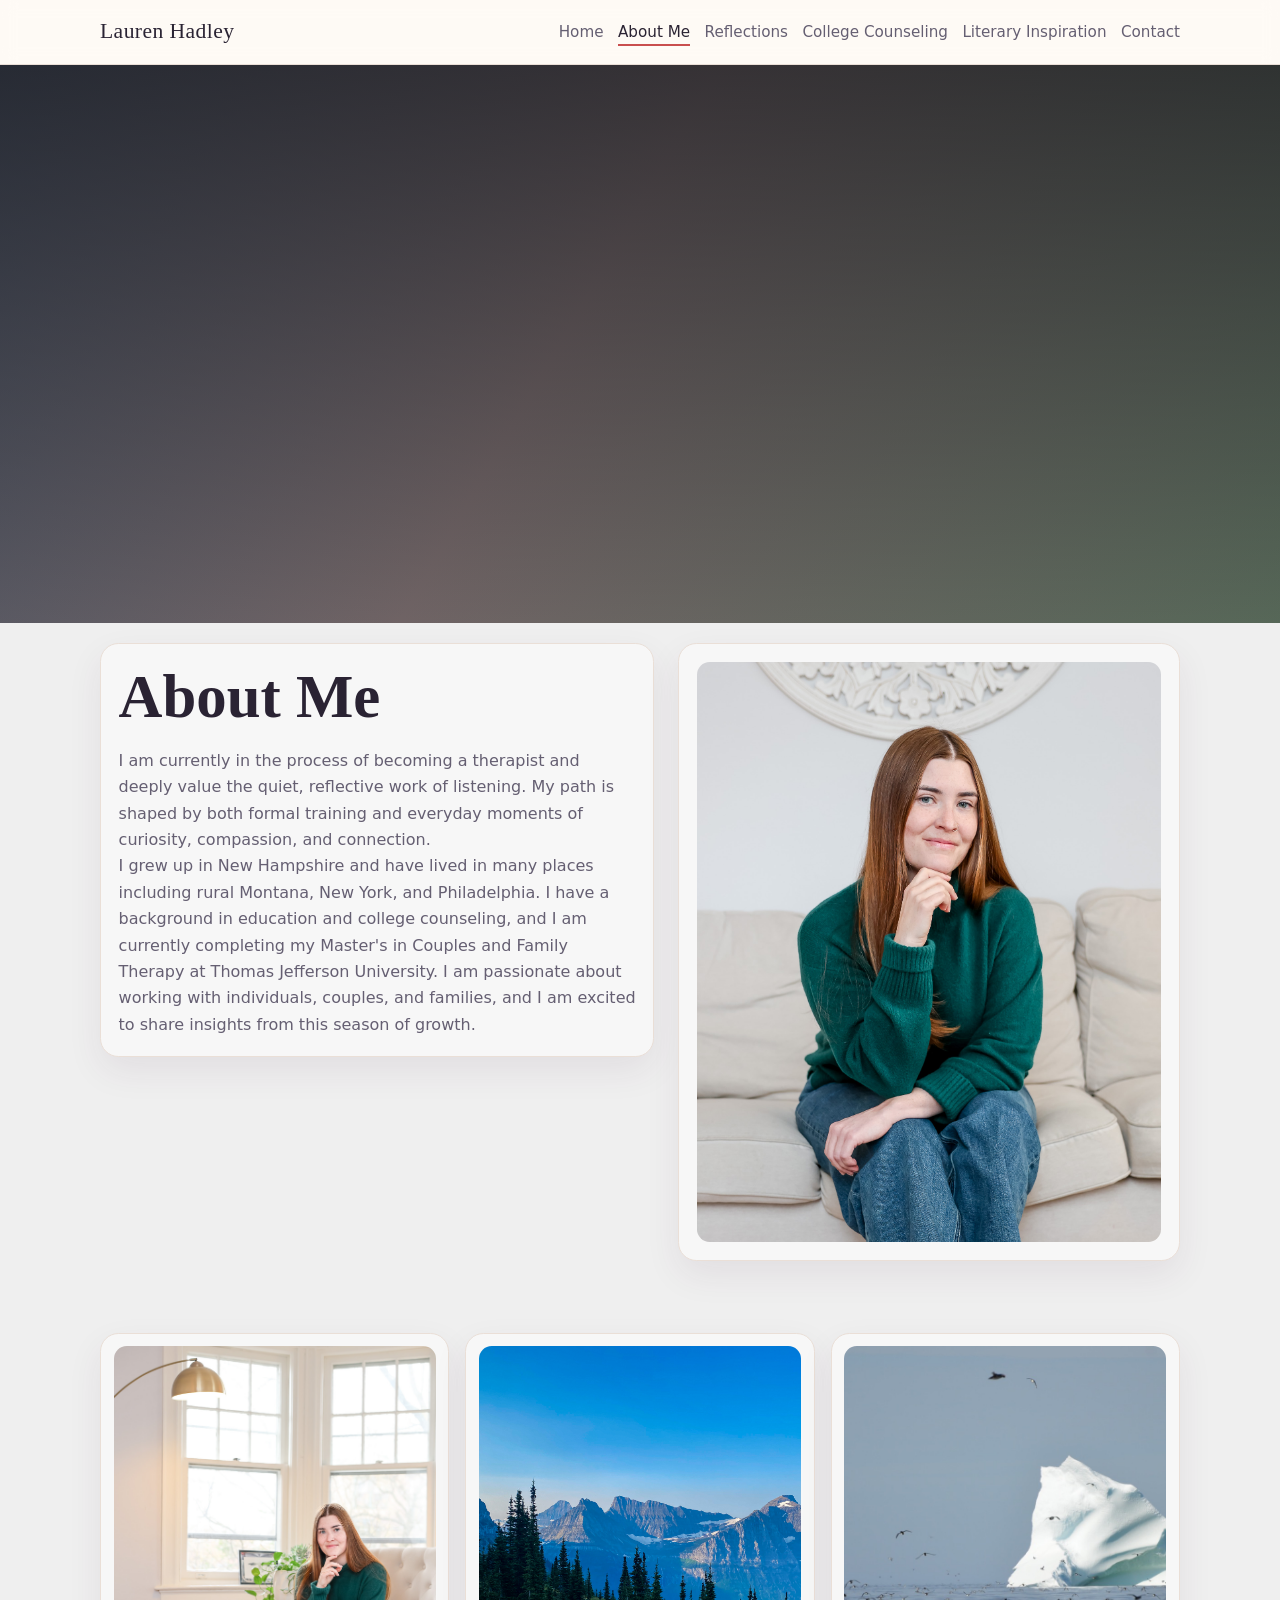
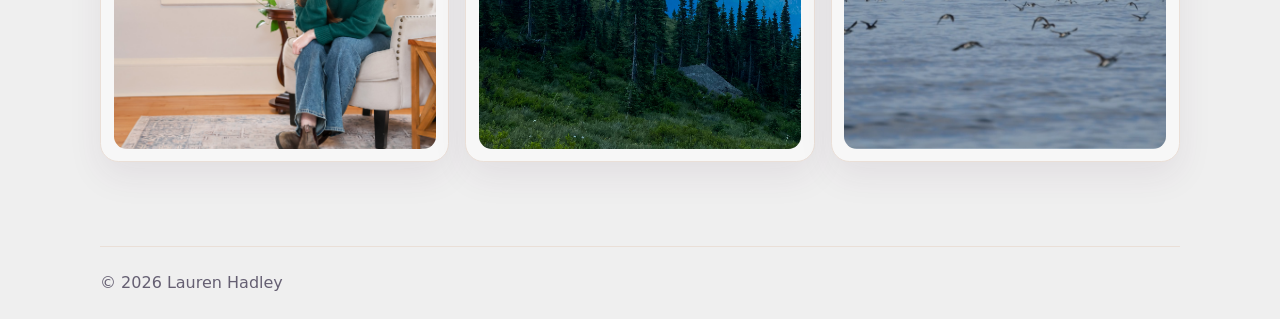
==== about.html @ 6131b62c "More About details" ====
<!DOCTYPE html>
<html lang="en">
  <head>
    <meta charset="UTF-8" />
    <meta name="viewport" content="width=device-width, initial-scale=1.0" />
    <title>About Me — Lauren Hadley</title>
    <link rel="stylesheet" href="styles.css" />
  </head>
  <body class="author-layout">
    <header>
      <nav class="container nav">
        <a class="brand" href="index.html">Lauren Hadley</a>
        <ul class="nav-links">
          <li><a data-page href="index.html">Home</a></li>
          <li><a data-page href="about.html">About Me</a></li>
          <li><a data-page href="blog.html">Reflections</a></li>
          <li><a data-page href="projects.html">College Counseling</a></li>
          <li><a data-page href="inspiration.html">Literary Inspiration</a></li>
          <li><a data-page href="contact.html">Contact</a></li>
        </ul>
      </nav>
    </header>

    <main>
      <section class="author-hero">
      </section>

      <section class="container author-bio section">
        <article class="bio-copy card">
          <h1>About Me</h1>
          <p>
            I am currently in the process of becoming a therapist and deeply value the quiet,
            reflective work of listening. My path is shaped by both formal training and everyday
            moments of curiosity, compassion, and connection.
          </p>
          <p>
            I grew up in New Hampshire and have lived in many places including rural Montana, New York, and Philadelphia. I have a background in education and college counseling, and I am currently completing my Master's in Couples and Family Therapy at Thomas Jefferson University. I am passionate about working with individuals, couples, and families, and I am excited to share insights from this season of growth.
          </p>
        </article>

        <aside class="bio-photo card">
          <img
            class="portrait-photo"
            src="assets/images/lauren-portrait.jpg"
            alt="Portrait of Lauren Hadley in a green sweater"
          />
        </aside>
      </section>

      <section class="container photo-grid section">
        <div class="grid">
          <article class="card photo-card">
            <img
              class="small-photo"
              src="assets/images/lauren-lamp.jpg"
              alt="Lauren Hadley sitting in front of a softly lit lamp"
            />
          </article>
          <article class="card photo-card">
            <img
              class="small-photo"
              src="assets/images/mountain-landscape.jpg"
              alt="Blue mountain skyline with evergreen trees"
            />
          </article>
          <article class="card photo-card">
            <img
              class="small-photo"
              src="assets/images/iceberg-birds.jpg"
              alt="Iceberg surrounded by birds on open water"
            />
          </article>
        </div>
      </section>
    </main>

    <footer class="container footer">© <span id="year"></span> Lauren Hadley</footer>
    <script src="script.js"></script>
  </body>
</html>
---- styles.css ----
/* Blue button for Therapy and College Counseling */
.blue-button {
  background: var(--accent);
  color: #fff;
  border-color: var(--accent);
}

.blue-button:hover,
.blue-button:focus {
  background: #4a3970;
  border-color: #4a3970;
  color: #fff;
}
/* Hero Flex Layout for Home Page */
.hero-flex {
  display: flex;
  flex-direction: row;
  align-items: center;
  justify-content: space-between;
  gap: 3rem;
  padding: 3rem 0 2rem;
}

.hero-text {
  flex: 1 1 0;
  max-width: 520px;
}

.hero-image {
  flex: 1 1 0;
  display: flex;
  justify-content: flex-end;
}

.hero-photo {
  width: 350px;
  max-width: 100%;
  height: auto;
  border-radius: 0.65rem;
  box-shadow: 0 18px 40px rgba(0, 0, 0, 0.25);
}

@media (max-width: 900px) {
  .hero-flex {
    flex-direction: column;
    gap: 2rem;
    padding: 2rem 0 1rem;
  }
  .hero-image {
    justify-content: center;
    width: 100%;
  }
  .hero-photo {
    width: 100%;
    max-width: 350px;
  }
}
@import url('https://fonts.googleapis.com/css2?family=Fraunces:opsz,wght@9..144,300;9..144,500;9..144,700&family=Inter:wght@400;500;600&display=swap');

:root {
  --bg: #fefaf6;
  --surface: #fffdfb;
  --text: #2a2333;
  --muted: #655f72;
  --primary: #c94f4f;
  --primary-soft: #f7d9d0;
  --border: #eadfd7;
  --accent: #5e4b8b;
  --max-width: 1080px;
  --shadow: 0 14px 35px rgba(82, 42, 72, 0.08);
}

* {
  box-sizing: border-box;
}

body {
  margin: 0;
  font-family: Inter, system-ui, -apple-system, Segoe UI, Roboto, sans-serif;
  line-height: 1.65;
  color: var(--text);
  background: linear-gradient(180deg, #fff8f3 0%, #fefaf6 45%, #f8f4ff 100%);
}

.container {
  width: min(100% - 2rem, var(--max-width));
  margin-inline: auto;
}

header {
  position: sticky;
  top: 0;
  z-index: 10;
  background: rgba(255, 251, 246, 0.94);
  border-bottom: 1px solid var(--border);
  backdrop-filter: blur(8px);
}

.nav {
  display: flex;
  justify-content: space-between;
  align-items: center;
  gap: 1rem;
  padding: 0.9rem 0;
}

.brand {
  text-decoration: none;
  color: var(--text);
  font-family: Fraunces, serif;
  font-size: 1.35rem;
  letter-spacing: 0.02em;
}

.nav-links {
  list-style: none;
  display: flex;
  flex-wrap: wrap;
  gap: 0.9rem;
  margin: 0;
  padding: 0;
}

.nav-links a {
  color: var(--muted);
  text-decoration: none;
  font-size: 0.95rem;
  font-weight: 500;
  padding-bottom: 0.2rem;
  border-bottom: 2px solid transparent;
}

.nav-links a:hover,
.nav-links a.active {
  color: var(--text);
  border-color: var(--primary);
}

.hero {
  padding: 5rem 0 3rem;
  display: grid;
  grid-template-columns: 1.15fr 0.85fr;
  gap: 1.5rem;
  align-items: start;
}

.hero-card,
.card {
  background: var(--surface);
  border: 1px solid var(--border);
  border-radius: 1.15rem;
  box-shadow: var(--shadow);
}

.hero-copy {
  padding: 0.4rem 0;
}

h1,
h2,
h3 {
  font-family: Fraunces, serif;
  line-height: 1.15;
  margin-top: 0;
}

h1 {
  font-size: clamp(2.1rem, 5vw, 3.8rem);
  margin-bottom: 1rem;
}

h2 {
  font-size: clamp(1.55rem, 3vw, 2.3rem);
}

p {
  margin-top: 0;
  color: var(--muted);
}

.badge {
  display: inline-block;
  margin-bottom: 1rem;
  padding: 0.3rem 0.7rem;
  border-radius: 999px;
  border: 1px solid #e5b6a6;
  background: var(--primary-soft);
  color: #8a3d36;
  font-size: 0.8rem;
  letter-spacing: 0.02em;
  text-transform: uppercase;
}

.button-row {
  display: flex;
  flex-wrap: wrap;
  gap: 0.8rem;
}

.button {
  text-decoration: none;
  padding: 0.7rem 1rem;
  border-radius: 0.65rem;
  border: 1px solid var(--border);
  color: var(--text);
  font-weight: 600;
  background: #fff;
}

.button.primary {
  border-color: transparent;
  background: var(--primary);
  color: #fff;
}

.hero-card {
  padding: 1.2rem;
}

.hero-card h2 {
  font-size: 1.25rem;
  margin-bottom: 0.8rem;
}

.disclaimer {
  border-left: 3px solid var(--accent);
  background: #f5f0ff;
  border-radius: 0 0.7rem 0.7rem 0;
  padding: 0.9rem 1rem;
  color: #4f3f70;
  font-size: 0.95rem;
}

.section {
  padding: 1.25rem 0 3.25rem;
}

.grid {
  display: grid;
  gap: 1rem;
  grid-template-columns: repeat(auto-fit, minmax(210px, 1fr));
}

.card {
  padding: 1.1rem;
}

.card p {
  margin-bottom: 0;
}

.placeholder {
  color: #746d86;
  font-style: italic;
}

.footer {
  margin-top: 2rem;
  border-top: 1px solid var(--border);
  padding: 1.4rem 0;
  color: var(--muted);
}

.page-hero {
  padding-top: 3.2rem;
}

.list {
  margin: 0;
  padding-left: 1.2rem;
  color: var(--muted);
}

.list li + li {
  margin-top: 0.55rem;
}

@media (max-width: 860px) {
  .hero {
    grid-template-columns: 1fr;
    padding-top: 3rem;
  }

  .nav {
    flex-direction: column;
    align-items: flex-start;
  }
}

.author-layout {
  background: #efefef;
}

.author-hero {
  position: relative;
  min-height: 62vh;
  display: flex;
  align-items: flex-end;
  justify-content: center;
  padding: 2rem;
  background: linear-gradient(180deg, rgba(16, 17, 22, 0.7), rgba(16, 17, 22, 0.25)),
    linear-gradient(120deg, #5d677a, #8f7f7f 45%, #6e846e);
}

.author-signature {
  position: absolute;
  top: 1.3rem;
  left: 1.8rem;
  font-family: 'Brush Script MT', 'Segoe Script', 'Lucida Handwriting', cursive;
  font-size: clamp(2rem, 4vw, 3.3rem);
  color: #fff;
  letter-spacing: 0.03em;
  text-shadow: 0 4px 12px rgba(0, 0, 0, 0.45);
}

.hero-photo-placeholder {
  width: min(100%, 1200px);
  min-height: 130px;
  border: 2px dashed rgba(255, 255, 255, 0.65);
  border-radius: 0.5rem;
  color: rgba(255, 255, 255, 0.95);
  display: grid;
  place-items: center;
  font-size: 1.05rem;
  letter-spacing: 0.02em;
  background: rgba(255, 255, 255, 0.08);
}

.author-bio {
  display: grid;
  grid-template-columns: 1.05fr 0.95fr;
  gap: 1.5rem;
  align-items: start;
}

.bio-copy,
.bio-photo,
.photo-card {
  background: #f7f7f7;
}

.portrait-placeholder,
.small-photo-placeholder {
  width: 100%;
  border: 2px dashed #9ca0aa;
  border-radius: 0.8rem;
  display: grid;
  place-items: center;
  color: #616877;
  font-style: italic;
}

.portrait-placeholder {
  min-height: 430px;
}

.photo-card {
  padding: 0.8rem;
}

.small-photo-placeholder {
  min-height: 210px;
}

@media (max-width: 860px) {
  .author-bio {
    grid-template-columns: 1fr;
  }

  .author-signature {
    left: 1rem;
    top: 1rem;
  }
}

.hero-photo {
  width: min(100%, 880px);
  max-height: 78vh;
  object-fit: cover;
  border-radius: 0.65rem;
  box-shadow: 0 18px 40px rgba(0, 0, 0, 0.35);
}

.portrait-photo,
.small-photo,
.gallery-item img {
  width: 100%;
  display: block;
  object-fit: cover;
  border-radius: 0.8rem;
}

.portrait-photo {
  max-height: 580px;
}

.small-photo {
  min-height: 210px;
  aspect-ratio: 4 / 5;
}

.inspiration-gallery {
  padding-top: 1.5rem;
}

.gallery-grid {
  display: grid;
  gap: 1rem;
  grid-template-columns: repeat(auto-fit, minmax(230px, 1fr));
}

.gallery-item {
  padding: 0.65rem;
}

.gallery-item img {
  aspect-ratio: 4 / 3;
}
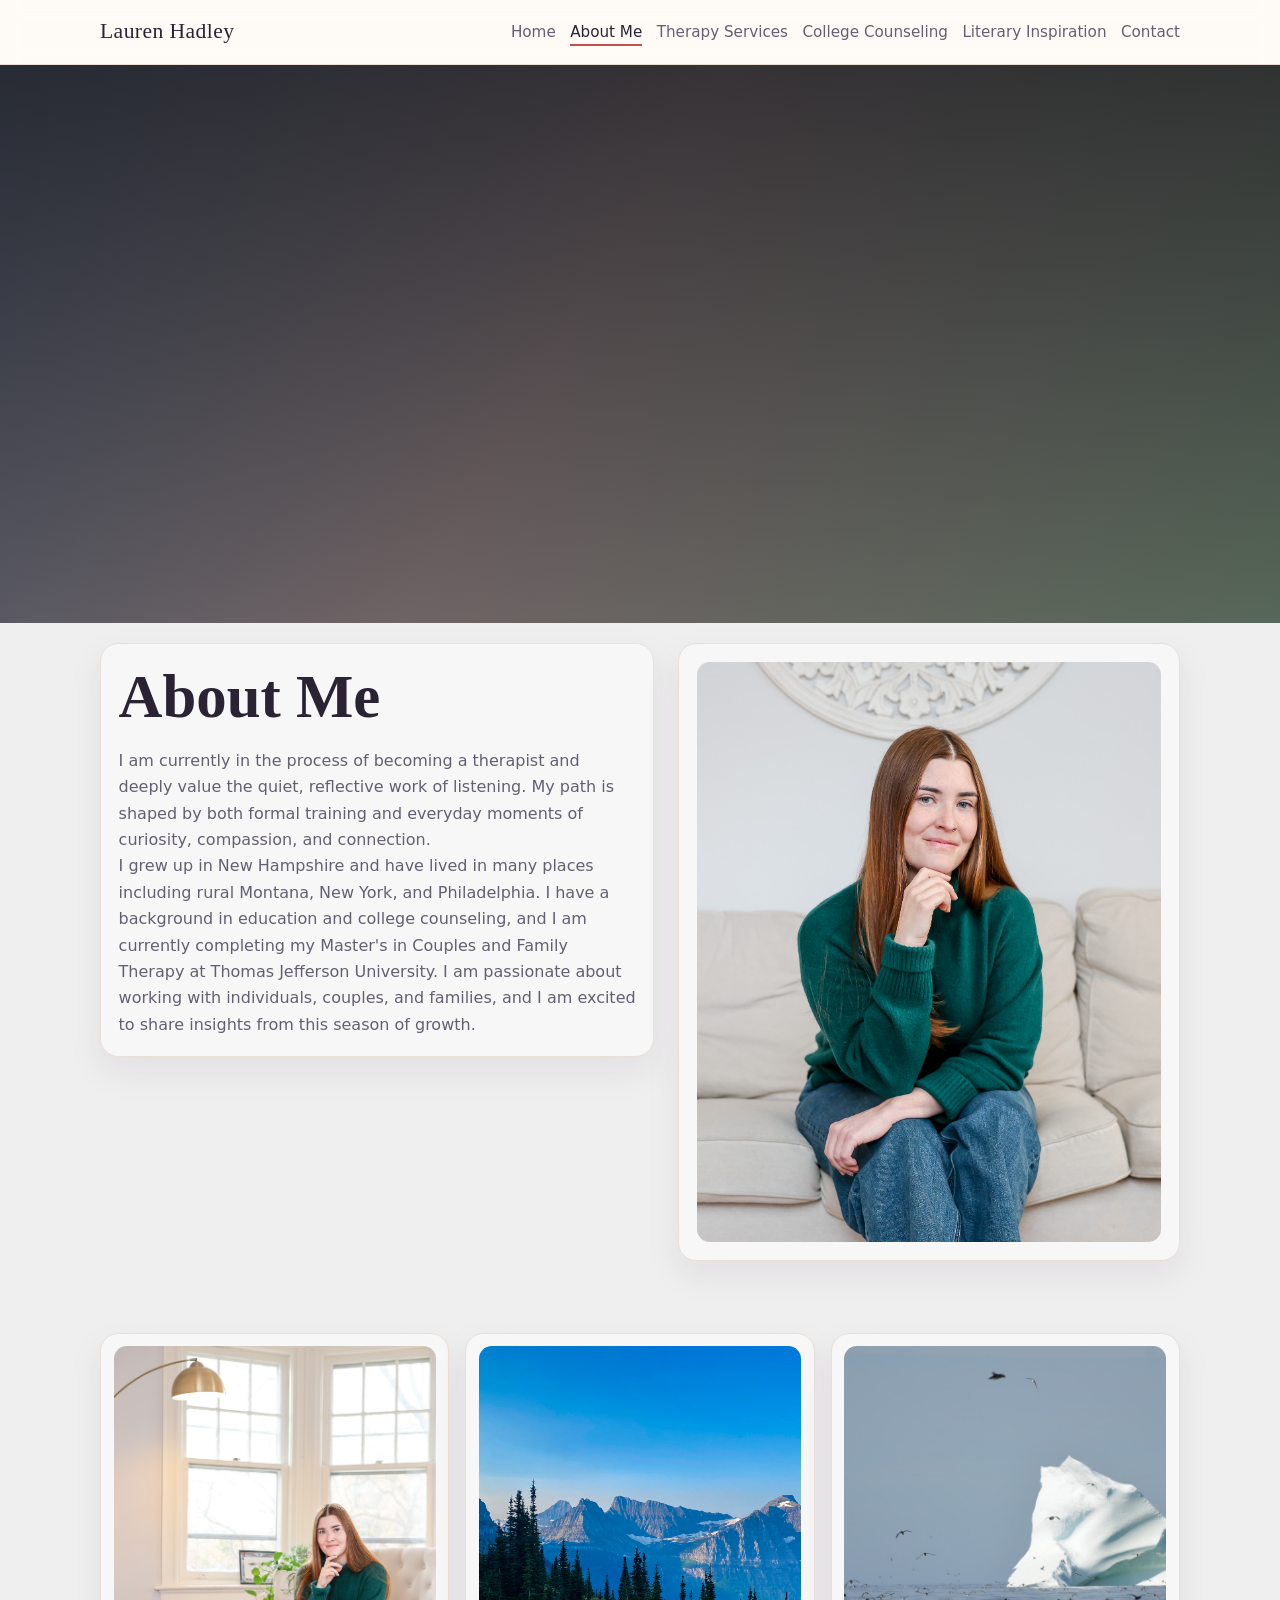
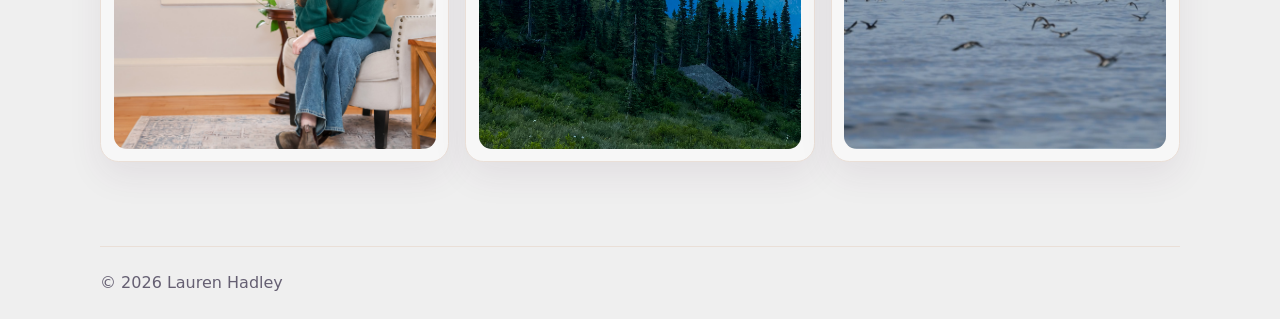
==== commit 1dd0cbd8: "Fixing page name and photo size" ====
--- a/about.html
+++ b/about.html
@@ -13,7 +13,7 @@
         <ul class="nav-links">
           <li><a data-page href="index.html">Home</a></li>
           <li><a data-page href="about.html">About Me</a></li>
-          <li><a data-page href="blog.html">Reflections</a></li>
+          <li><a data-page href="blog.html">Therapy Services</a></li>
           <li><a data-page href="projects.html">College Counseling</a></li>
           <li><a data-page href="inspiration.html">Literary Inspiration</a></li>
           <li><a data-page href="contact.html">Contact</a></li>
--- a/styles.css
+++ b/styles.css
@@ -1,3 +1,96 @@
+/* Therapy Cards Flex Layout for Therapy Page */
+.therapy-cards-flex {
+  display: flex;
+  flex-direction: row;
+  align-items: stretch;
+  gap: 3rem;
+  margin: 3rem 0 2rem;
+}
+
+.therapy-image-tall {
+  flex: 1 1 0;
+  display: flex;
+  justify-content: flex-start;
+  align-items: stretch;
+}
+
+.therapy-photo-tall {
+  width: 320px;
+  max-width: 100%;
+  height: 100%;
+  object-fit: cover;
+  border-radius: 0.65rem;
+  box-shadow: 0 18px 40px rgba(0, 0, 0, 0.18);
+}
+
+.therapy-cards-column {
+  flex: 2 1 0;
+  display: flex;
+  flex-direction: column;
+  gap: 2rem;
+}
+
+@media (max-width: 900px) {
+  .therapy-cards-flex {
+    flex-direction: column;
+    gap: 2rem;
+    margin: 2rem 0 1rem;
+  }
+  .therapy-image-tall {
+    justify-content: center;
+    width: 100%;
+    align-items: center;
+  }
+  .therapy-photo-tall {
+    width: 100%;
+    max-width: 320px;
+    height: auto;
+  }
+}
+/* Therapy Flex Layout for Therapy Page */
+.therapy-flex {
+  display: flex;
+  flex-direction: row;
+  align-items: center;
+  justify-content: space-between;
+  gap: 3rem;
+  margin: 3rem 0 2rem;
+}
+
+.therapy-image {
+  flex: 1 1 0;
+  display: flex;
+  justify-content: flex-start;
+}
+
+.therapy-photo {
+  width: 320px;
+  max-width: 100%;
+  height: auto;
+  border-radius: 0.65rem;
+  box-shadow: 0 18px 40px rgba(0, 0, 0, 0.18);
+}
+
+.therapy-text {
+  flex: 1 1 0;
+  max-width: 520px;
+}
+
+@media (max-width: 900px) {
+  .therapy-flex {
+    flex-direction: column;
+    gap: 2rem;
+    margin: 2rem 0 1rem;
+  }
+  .therapy-image {
+    justify-content: center;
+    width: 100%;
+  }
+  .therapy-photo {
+    width: 100%;
+    max-width: 320px;
+  }
+}
 /* Blue button for Therapy and College Counseling */
 .blue-button {
   background: var(--accent);
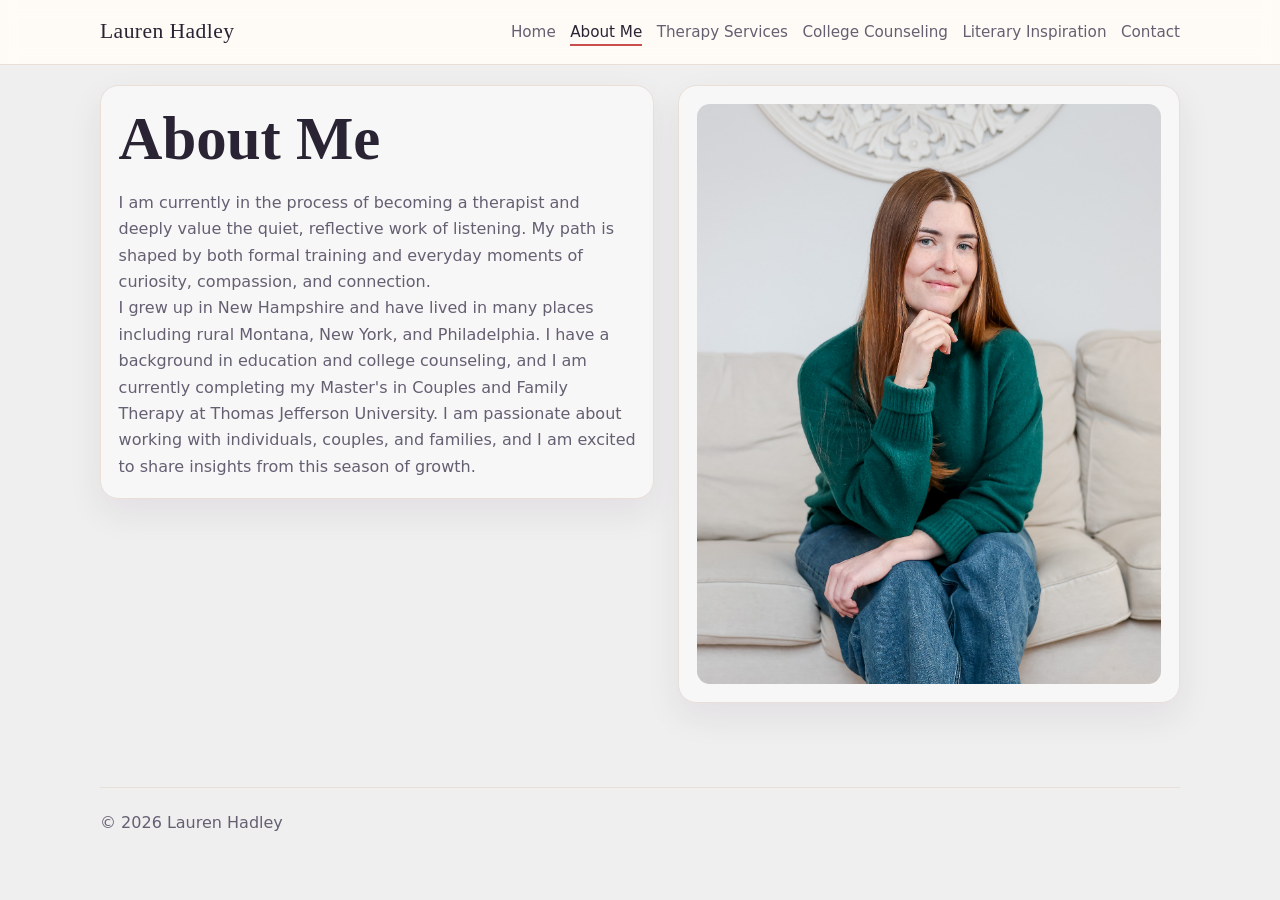
==== commit 97473664: "Adding more college stuff" ====
--- a/about.html
+++ b/about.html
@@ -22,9 +22,6 @@
     </header>
 
     <main>
-      <section class="author-hero">
-      </section>
-
       <section class="container author-bio section">
         <article class="bio-copy card">
           <h1>About Me</h1>
@@ -47,31 +44,7 @@
         </aside>
       </section>
 
-      <section class="container photo-grid section">
-        <div class="grid">
-          <article class="card photo-card">
-            <img
-              class="small-photo"
-              src="assets/images/lauren-lamp.jpg"
-              alt="Lauren Hadley sitting in front of a softly lit lamp"
-            />
-          </article>
-          <article class="card photo-card">
-            <img
-              class="small-photo"
-              src="assets/images/mountain-landscape.jpg"
-              alt="Blue mountain skyline with evergreen trees"
-            />
-          </article>
-          <article class="card photo-card">
-            <img
-              class="small-photo"
-              src="assets/images/iceberg-birds.jpg"
-              alt="Iceberg surrounded by birds on open water"
-            />
-          </article>
-        </div>
-      </section>
+      <!-- Removed lauren-lamp, mountain-landscape, and iceberg-birds images as requested -->
     </main>
 
     <footer class="container footer">© <span id="year"></span> Lauren Hadley</footer>
--- a/styles.css
+++ b/styles.css
@@ -1,3 +1,33 @@
+.therapy-cards-column {
+  flex: 2 1 0;
+  display: flex;
+  flex-direction: column;
+  gap: 2rem;
+  align-items: flex-end;
+}
+
+.therapy-card {
+  width: 100%;
+  min-width: 350px;
+  max-width: 520px;
+  box-sizing: border-box;
+}
+
+.therapy-image-tall {
+  flex: 1.5 1 0;
+  display: flex;
+  justify-content: flex-start;
+  align-items: stretch;
+}
+
+.therapy-photo-tall {
+  width: 600px;
+  max-width: 100%;
+  height: 100%;
+  object-fit: cover;
+  border-radius: 0.65rem;
+  box-shadow: 0 18px 40px rgba(0, 0, 0, 0.18);
+}
 /* Therapy Cards Flex Layout for Therapy Page */
 .therapy-cards-flex {
   display: flex;
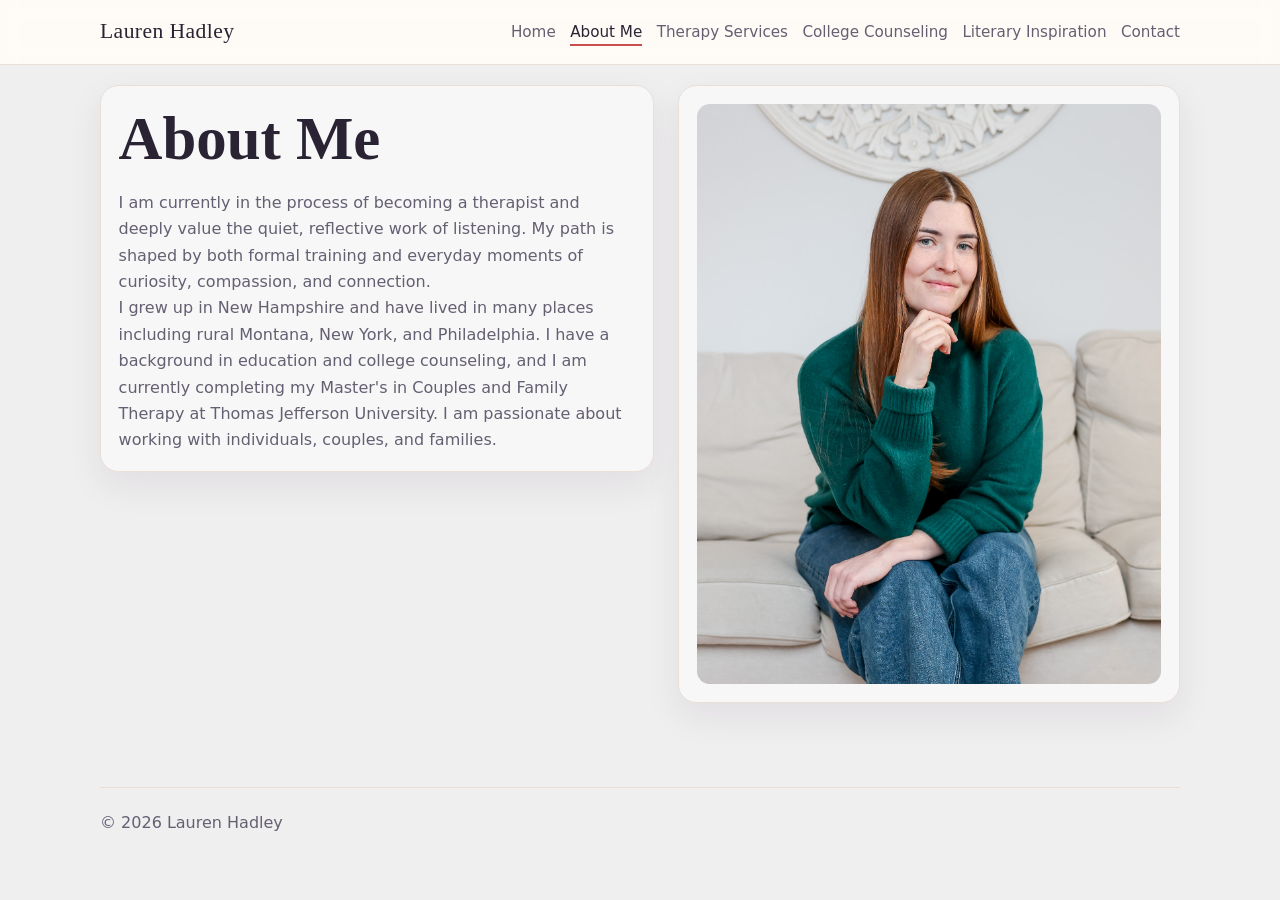
==== commit 8f2d7fa8: "Adding books" ====
--- a/about.html
+++ b/about.html
@@ -30,8 +30,9 @@
             reflective work of listening. My path is shaped by both formal training and everyday
             moments of curiosity, compassion, and connection.
           </p>
+
           <p>
-            I grew up in New Hampshire and have lived in many places including rural Montana, New York, and Philadelphia. I have a background in education and college counseling, and I am currently completing my Master's in Couples and Family Therapy at Thomas Jefferson University. I am passionate about working with individuals, couples, and families, and I am excited to share insights from this season of growth.
+            I grew up in New Hampshire and have lived in many places including rural Montana, New York, and Philadelphia. I have a background in education and college counseling, and I am currently completing my Master's in Couples and Family Therapy at Thomas Jefferson University. I am passionate about working with individuals, couples, and families.
           </p>
         </article>
 
--- a/styles.css
+++ b/styles.css
@@ -1,3 +1,25 @@
+/* Contact page flex layout */
+.contact-flex {
+  display: flex;
+  flex-direction: row;
+  gap: 2.5rem;
+  margin: 2.5rem 0 2rem;
+  justify-content: space-between;
+}
+
+.contact-card {
+  flex: 1 1 0;
+  min-width: 280px;
+  max-width: 420px;
+  box-sizing: border-box;
+}
+
+@media (max-width: 900px) {
+  .contact-flex {
+    flex-direction: column;
+    gap: 2rem;
+  }
+}
 .therapy-cards-column {
   flex: 2 1 0;
   display: flex;
@@ -15,6 +37,30 @@
 
 .therapy-image-tall {
   flex: 1.5 1 0;
+  display: flex;
+  justify-content: flex-start;
+  align-items: stretch;
+}
+
+.therapy-photo-tall {
+  width: 1200px;
+  max-width: 100%;
+  height: 100%;
+  object-fit: cover;
+  border-radius: 0.65rem;
+  box-shadow: 0 18px 40px rgba(0, 0, 0, 0.18);
+}
+/* Therapy Cards Flex Layout for Therapy Page */
+.therapy-cards-flex {
+  display: flex;
+  flex-direction: row;
+  align-items: stretch;
+  gap: 3rem;
+  margin: 3rem 0 2rem;
+}
+
+.therapy-image-tall {
+  flex: 1 1 0;
   display: flex;
   justify-content: flex-start;
   align-items: stretch;
@@ -28,30 +74,6 @@
   border-radius: 0.65rem;
   box-shadow: 0 18px 40px rgba(0, 0, 0, 0.18);
 }
-/* Therapy Cards Flex Layout for Therapy Page */
-.therapy-cards-flex {
-  display: flex;
-  flex-direction: row;
-  align-items: stretch;
-  gap: 3rem;
-  margin: 3rem 0 2rem;
-}
-
-.therapy-image-tall {
-  flex: 1 1 0;
-  display: flex;
-  justify-content: flex-start;
-  align-items: stretch;
-}
-
-.therapy-photo-tall {
-  width: 320px;
-  max-width: 100%;
-  height: 100%;
-  object-fit: cover;
-  border-radius: 0.65rem;
-  box-shadow: 0 18px 40px rgba(0, 0, 0, 0.18);
-}
 
 .therapy-cards-column {
   flex: 2 1 0;
@@ -73,7 +95,7 @@
   }
   .therapy-photo-tall {
     width: 100%;
-    max-width: 320px;
+    max-width: 600px;
     height: auto;
   }
 }
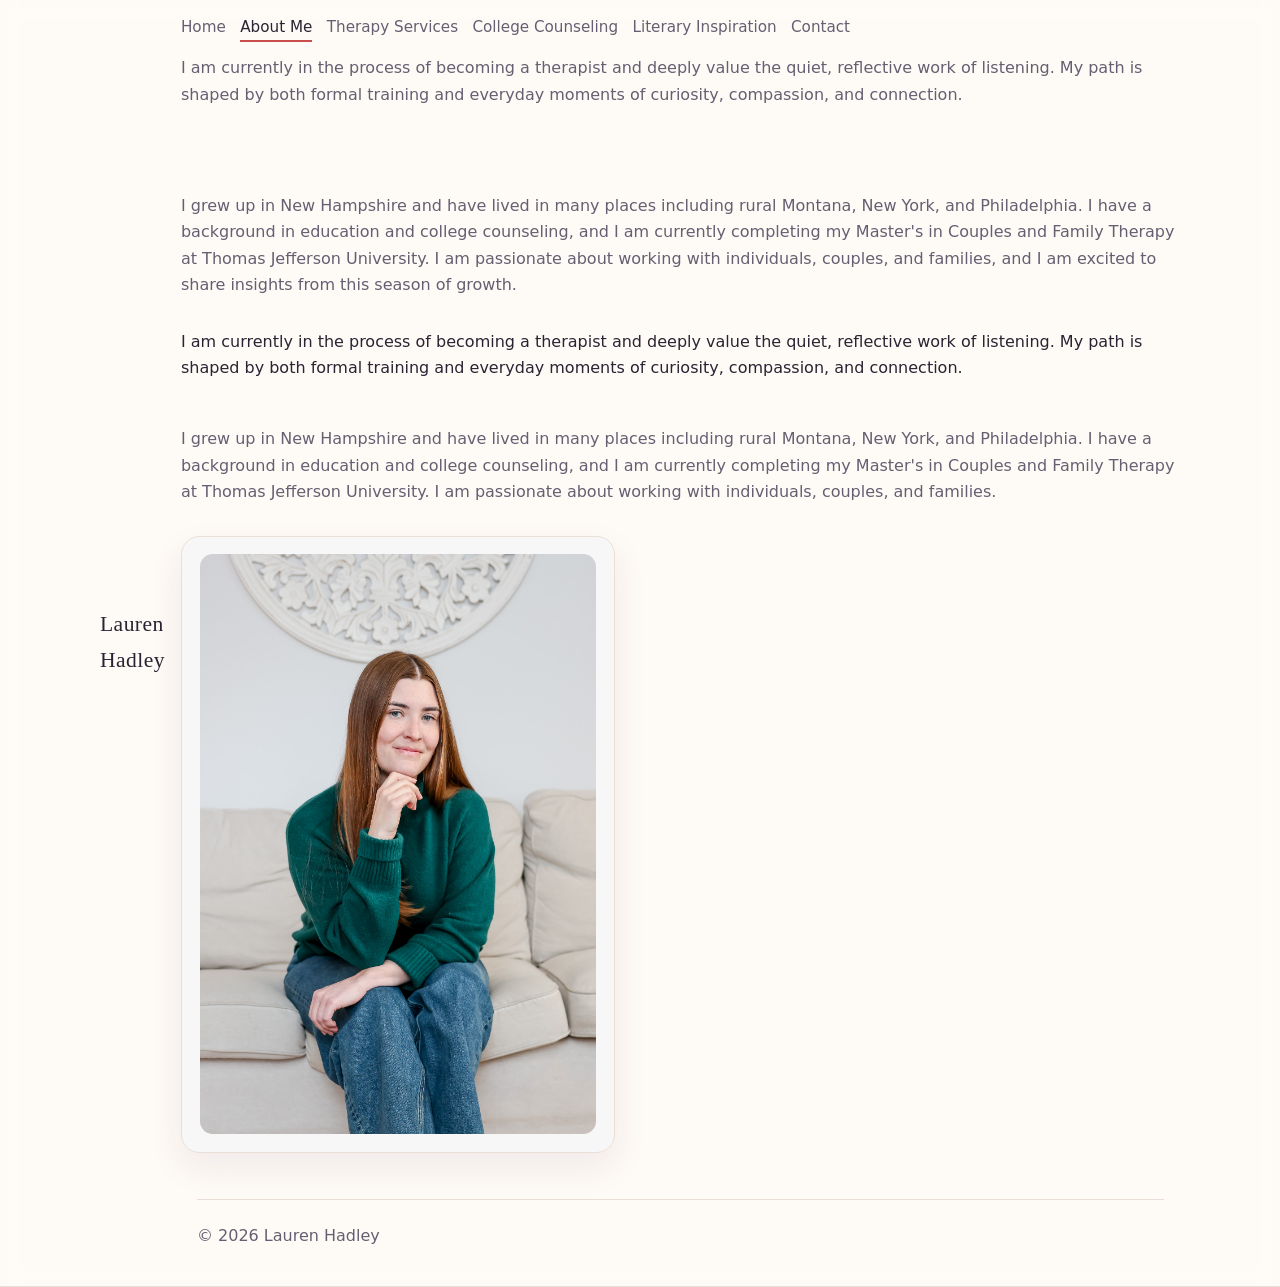
==== commit 51ccaab6: "More fixes" ====
--- a/about.html
+++ b/about.html
@@ -17,18 +17,21 @@
           <li><a data-page href="projects.html">College Counseling</a></li>
           <li><a data-page href="inspiration.html">Literary Inspiration</a></li>
           <li><a data-page href="contact.html">Contact</a></li>
-        </ul>
-      </nav>
-    </header>
-
-    <main>
-      <section class="container author-bio section">
-        <article class="bio-copy card">
-          <h1>About Me</h1>
           <p>
             I am currently in the process of becoming a therapist and deeply value the quiet,
             reflective work of listening. My path is shaped by both formal training and everyday
             moments of curiosity, compassion, and connection.
+          </p>
+
+          <div style="height:2.5rem;"></div>
+
+          <p>
+            I grew up in New Hampshire and have lived in many places including rural Montana, New York, and Philadelphia. I have a background in education and college counseling, and I am currently completing my Master's in Couples and Family Therapy at Thomas Jefferson University. I am passionate about working with individuals, couples, and families, and I am excited to share insights from this season of growth.
+          </p>
+            I am currently in the process of becoming a therapist and deeply value the quiet,
+            reflective work of listening. My path is shaped by both formal training and everyday
+            moments of curiosity, compassion, and connection.
+            
           </p>
 
           <p>
--- a/styles.css
+++ b/styles.css
@@ -1,3 +1,22 @@
+/* Remove bullet and align LinkedIn row */
+.linkedin-row {
+  margin: 0.5rem 0 0 0;
+  padding: 0;
+  display: flex;
+  align-items: center;
+}
+/* LinkedIn link styling */
+.linkedin-link {
+  color: #0a66c2;
+  font-weight: 600;
+  text-decoration: none;
+  transition: color 0.2s;
+}
+.linkedin-link:hover,
+.linkedin-link:focus {
+  color: #004182;
+  text-decoration: underline;
+}
 /* Contact page flex layout */
 .contact-flex {
   display: flex;
@@ -42,34 +61,11 @@
   align-items: stretch;
 }
 
+
 .therapy-photo-tall {
   width: 1200px;
   max-width: 100%;
-  height: 100%;
-  object-fit: cover;
-  border-radius: 0.65rem;
-  box-shadow: 0 18px 40px rgba(0, 0, 0, 0.18);
-}
-/* Therapy Cards Flex Layout for Therapy Page */
-.therapy-cards-flex {
-  display: flex;
-  flex-direction: row;
-  align-items: stretch;
-  gap: 3rem;
-  margin: 3rem 0 2rem;
-}
-
-.therapy-image-tall {
-  flex: 1 1 0;
-  display: flex;
-  justify-content: flex-start;
-  align-items: stretch;
-}
-
-.therapy-photo-tall {
-  width: 600px;
-  max-width: 100%;
-  height: 100%;
+  height: auto;
   object-fit: cover;
   border-radius: 0.65rem;
   box-shadow: 0 18px 40px rgba(0, 0, 0, 0.18);
@@ -95,7 +91,7 @@
   }
   .therapy-photo-tall {
     width: 100%;
-    max-width: 600px;
+    max-width: 1200px;
     height: auto;
   }
 }
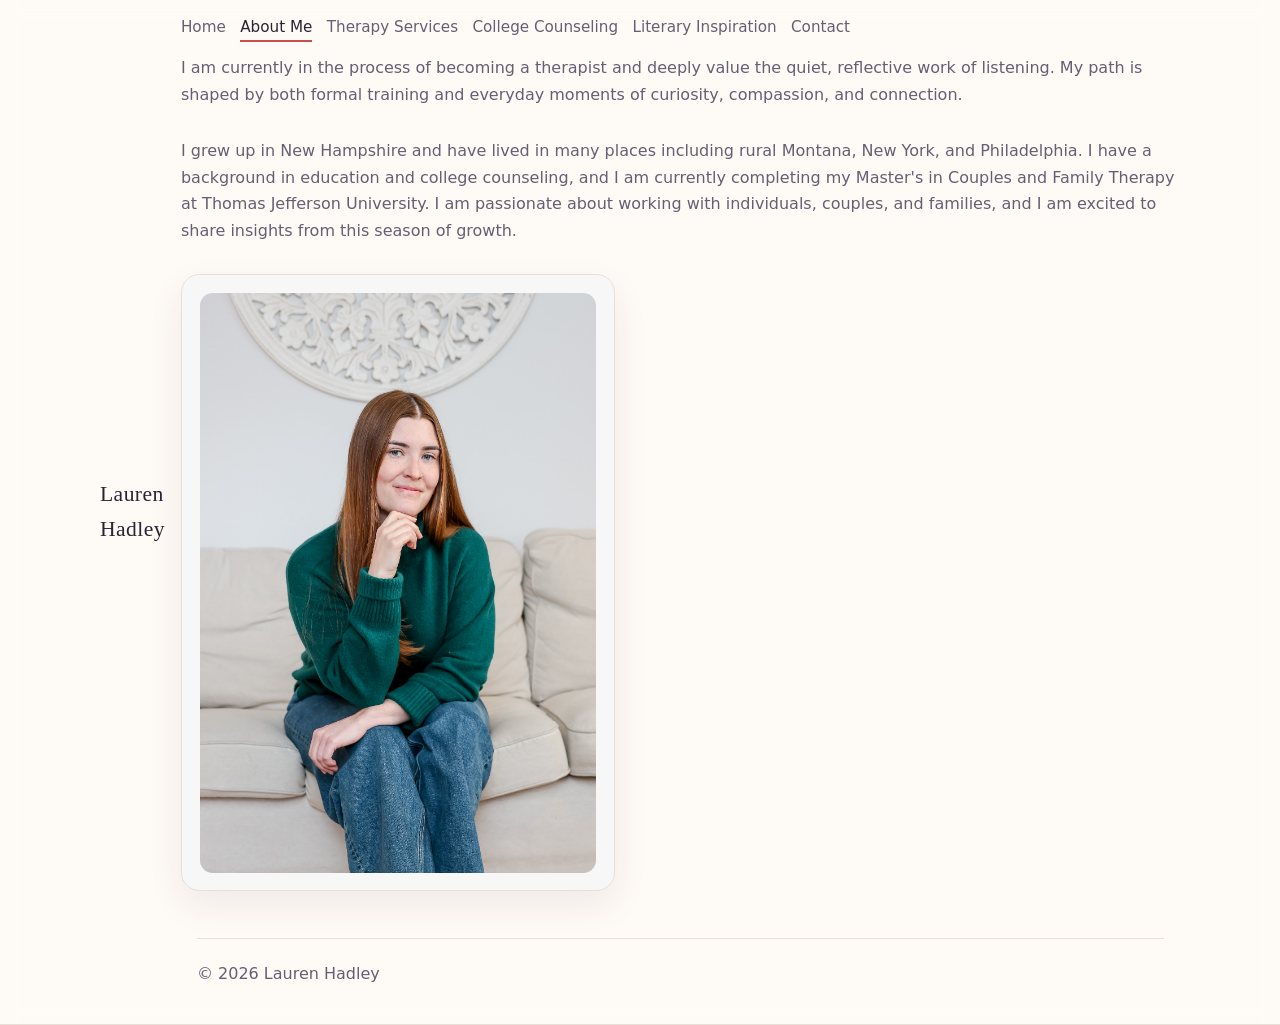
==== commit 38d9e801: "final adjustments" ====
--- a/about.html
+++ b/about.html
@@ -23,19 +23,8 @@
             moments of curiosity, compassion, and connection.
           </p>
 
-          <div style="height:2.5rem;"></div>
-
           <p>
             I grew up in New Hampshire and have lived in many places including rural Montana, New York, and Philadelphia. I have a background in education and college counseling, and I am currently completing my Master's in Couples and Family Therapy at Thomas Jefferson University. I am passionate about working with individuals, couples, and families, and I am excited to share insights from this season of growth.
-          </p>
-            I am currently in the process of becoming a therapist and deeply value the quiet,
-            reflective work of listening. My path is shaped by both formal training and everyday
-            moments of curiosity, compassion, and connection.
-            
-          </p>
-
-          <p>
-            I grew up in New Hampshire and have lived in many places including rural Montana, New York, and Philadelphia. I have a background in education and college counseling, and I am currently completing my Master's in Couples and Family Therapy at Thomas Jefferson University. I am passionate about working with individuals, couples, and families.
           </p>
         </article>
 
--- a/styles.css
+++ b/styles.css
@@ -63,7 +63,7 @@
 
 
 .therapy-photo-tall {
-  width: 1200px;
+  width: 800px;
   max-width: 100%;
   height: auto;
   object-fit: cover;
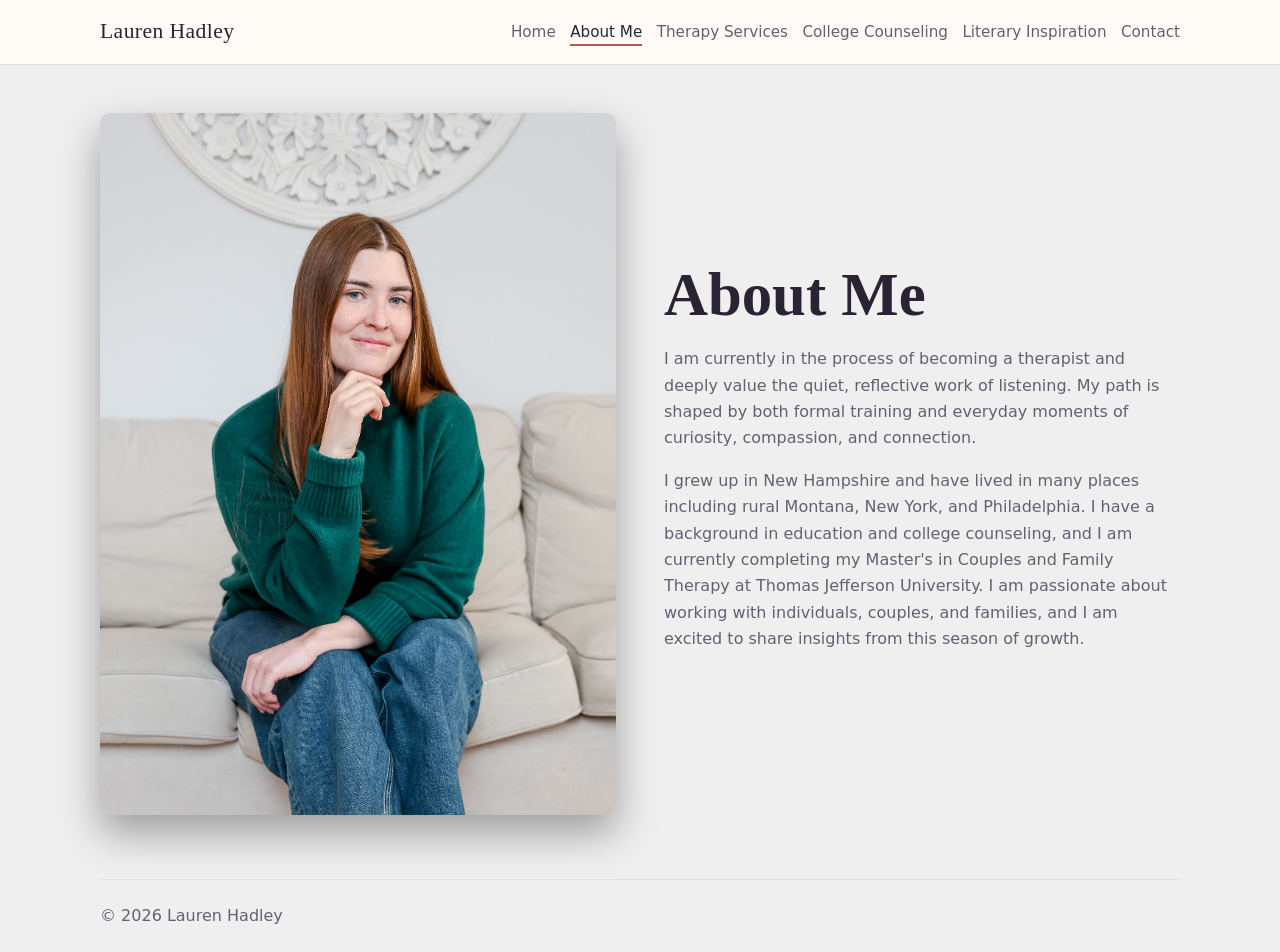
==== commit ecffa998: "more final adjustments" ====
--- a/about.html
+++ b/about.html
@@ -17,24 +17,30 @@
           <li><a data-page href="projects.html">College Counseling</a></li>
           <li><a data-page href="inspiration.html">Literary Inspiration</a></li>
           <li><a data-page href="contact.html">Contact</a></li>
+        </ul>
+      </nav>
+    </header>
+
+    <main class="container">
+      <section class="hero-flex">
+        <div class="hero-image">
+          <img
+            class="hero-photo"
+            src="assets/images/lauren-portrait.jpg"
+            alt="Portrait of Lauren Hadley in a green sweater"
+          />
+        </div>
+        <div class="hero-text">
+          <h1>About Me</h1>
           <p>
             I am currently in the process of becoming a therapist and deeply value the quiet,
             reflective work of listening. My path is shaped by both formal training and everyday
             moments of curiosity, compassion, and connection.
           </p>
-
           <p>
             I grew up in New Hampshire and have lived in many places including rural Montana, New York, and Philadelphia. I have a background in education and college counseling, and I am currently completing my Master's in Couples and Family Therapy at Thomas Jefferson University. I am passionate about working with individuals, couples, and families, and I am excited to share insights from this season of growth.
           </p>
-        </article>
-
-        <aside class="bio-photo card">
-          <img
-            class="portrait-photo"
-            src="assets/images/lauren-portrait.jpg"
-            alt="Portrait of Lauren Hadley in a green sweater"
-          />
-        </aside>
+        </div>
       </section>
 
       <!-- Removed lauren-lamp, mountain-landscape, and iceberg-birds images as requested -->
--- a/styles.css
+++ b/styles.css
@@ -62,8 +62,7 @@
 }
 
 
-.therapy-photo-tall {
-  width: 800px;
+  width: 500px;
   max-width: 100%;
   height: auto;
   object-fit: cover;
